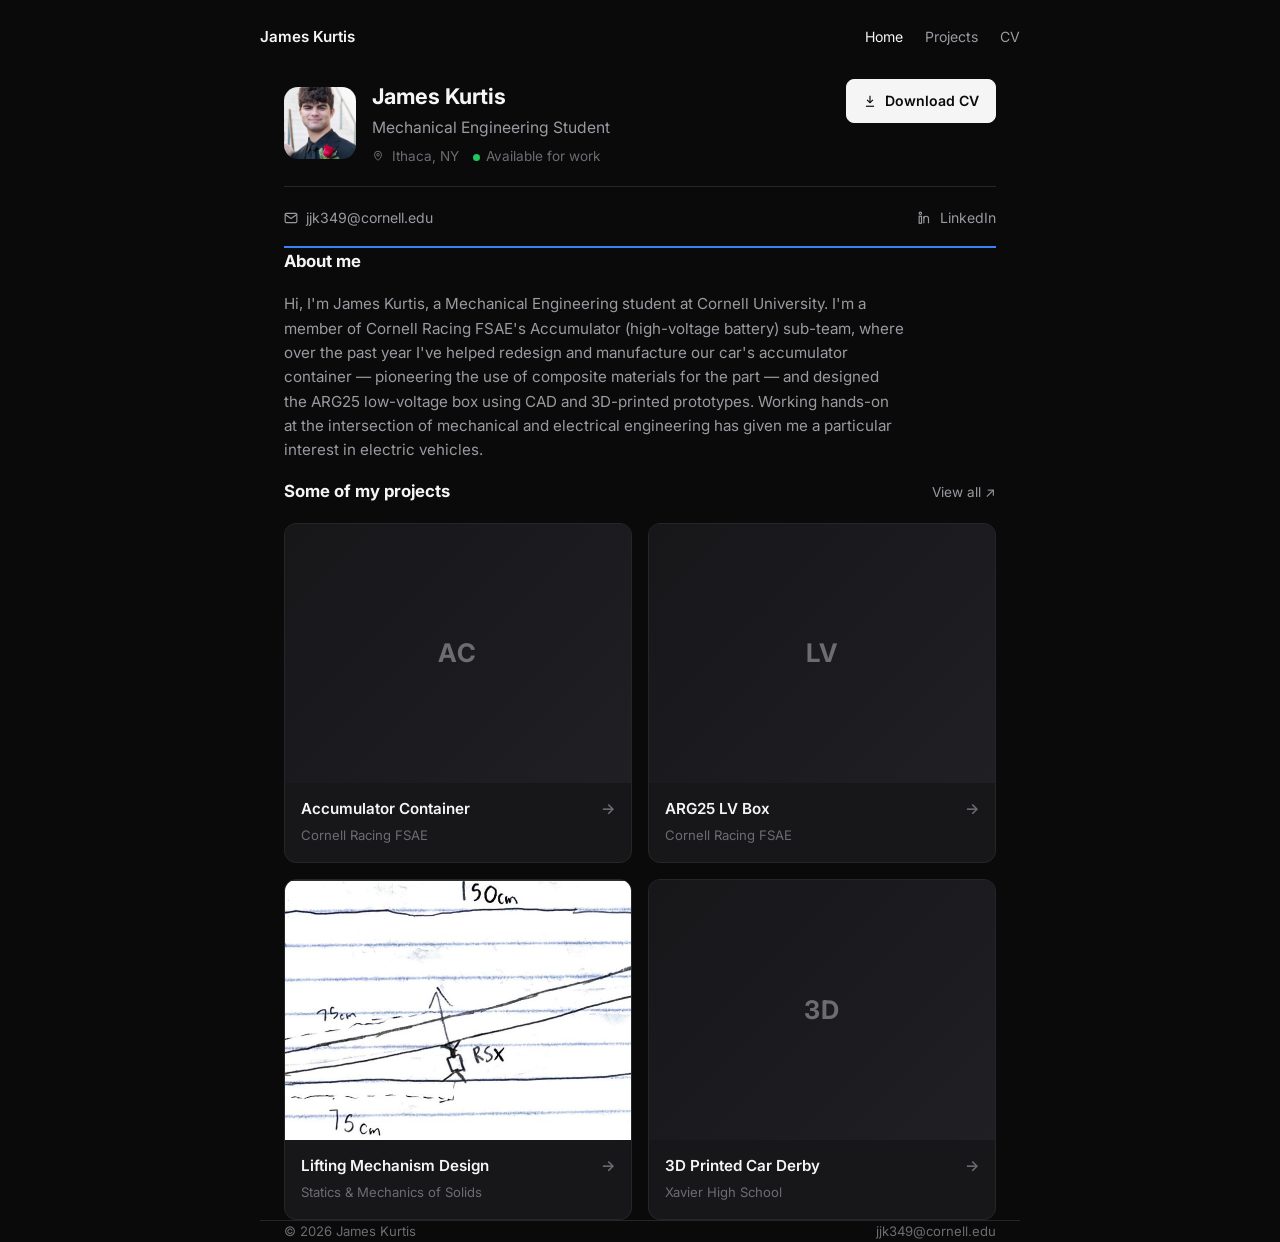
==== index.html @ 6c4cfc71 "Scaffold portfolio site with real About Me, projects, and CV content Plain HTML/CSS/JS static site s" ====
<!DOCTYPE html>
<html lang="en">
<head>
  <meta charset="UTF-8" />
  <meta name="viewport" content="width=device-width, initial-scale=1.0" />
  <title>James Kurtis — Mechanical Engineer</title>
  <meta name="description" content="James Kurtis is a Mechanical Engineering student at Cornell University building on Cornell Racing FSAE's Accumulator sub-team." />
  <link rel="icon" href="assets/images/favicon.svg" type="image/svg+xml" />
  <link rel="preconnect" href="https://fonts.googleapis.com" />
  <link rel="preconnect" href="https://fonts.gstatic.com" crossorigin />
  <link href="https://fonts.googleapis.com/css2?family=Inter:wght@400;500;600;700&display=swap" rel="stylesheet" />
  <link rel="stylesheet" href="assets/css/style.css" />
</head>
<body>

  <nav class="nav">
    <div class="wrap nav-inner">
      <a class="nav-brand" href="index.html">James Kurtis</a>
      <ul class="nav-links">
        <li><a href="index.html" class="active">Home</a></li>
        <li><a href="projects.html">Projects</a></li>
        <li><a href="cv.html">CV</a></li>
      </ul>
    </div>
  </nav>

  <header class="hero">
    <div class="wrap">
      <div class="hero-row">
        <div class="hero-identity">
          <img class="avatar" src="assets/images/profile.jpg" alt="Portrait of James Kurtis" />
          <div>
            <p class="hero-name">James Kurtis</p>
            <p class="hero-title">Mechanical Engineering Student</p>
            <div class="hero-meta">
              <span>
                <svg width="12" height="12" viewBox="0 0 24 24" fill="none" stroke="currentColor" stroke-width="2" style="vertical-align:-1px;margin-right:4px;"><path d="M12 21s-7-6.1-7-11.5A7 7 0 0 1 19 9.5C19 14.9 12 21 12 21z"/><circle cx="12" cy="9.5" r="2.5"/></svg>
                Ithaca, NY
              </span>
              <span><span class="dot"></span>Available for work</span>
            </div>
          </div>
        </div>
        <div class="hero-actions">
          <a class="btn btn-primary" href="assets/cv/James-Kurtis-CV.pdf" download>
            <svg width="14" height="14" viewBox="0 0 24 24" fill="none" stroke="currentColor" stroke-width="2"><path d="M12 3v12"/><path d="M7 10l5 5 5-5"/><path d="M5 21h14"/></svg>
            Download CV
          </a>
        </div>
      </div>

      <div class="contact-bar">
        <a href="mailto:jjk349@cornell.edu" data-copy-email="jjk349@cornell.edu">
          <svg width="14" height="14" viewBox="0 0 24 24" fill="none" stroke="currentColor" stroke-width="2"><rect x="2" y="4" width="20" height="16" rx="2"/><path d="M22 6l-10 7L2 6"/></svg>
          <span>jjk349@cornell.edu</span>
        </a>
        <a href="https://www.linkedin.com/in/James-Kurtis" target="_blank" rel="noopener">
          <svg width="14" height="14" viewBox="0 0 24 24" fill="none" stroke="currentColor" stroke-width="2"><rect x="2" y="9" width="4" height="12"/><circle cx="4" cy="4" r="2"/><path d="M10 9v12"/><path d="M10 13a4 4 0 0 1 8 0v8"/></svg>
          <span>LinkedIn</span>
        </a>
      </div>
    </div>
  </header>

  <main>
    <section id="about" class="wrap">
      <div class="section-head">
        <h2 class="section-title">About me</h2>
      </div>
      <p class="about-text">
        Hi, I'm James Kurtis, a Mechanical Engineering student at Cornell University. I'm a member of Cornell
        Racing FSAE's Accumulator (high-voltage battery) sub-team, where over the past year I've helped redesign
        and manufacture our car's accumulator container — pioneering the use of composite materials for the part —
        and designed the ARG25 low-voltage box using CAD and 3D-printed prototypes. Working hands-on at the
        intersection of mechanical and electrical engineering has given me a particular interest in electric vehicles.
      </p>
    </section>

    <section id="projects" class="wrap">
      <div class="section-head">
        <h2 class="section-title">Some of my projects</h2>
        <a class="view-all" href="projects.html">View all ↗</a>
      </div>

      <div class="project-grid">

        <a class="project-card" href="projects/accumulator-container.html">
          <div class="project-thumb placeholder">AC</div>
          <div class="project-body">
            <div class="project-title-row">
              <span>Accumulator Container</span>
              <span class="arrow">→</span>
            </div>
            <p class="project-cat">Cornell Racing FSAE</p>
          </div>
        </a>

        <a class="project-card" href="projects/arg25-lv-box.html">
          <div class="project-thumb placeholder">LV</div>
          <div class="project-body">
            <div class="project-title-row">
              <span>ARG25 LV Box</span>
              <span class="arrow">→</span>
            </div>
            <p class="project-cat">Cornell Racing FSAE</p>
          </div>
        </a>

        <a class="project-card" href="projects/mechanism-design.html">
          <img class="project-thumb" src="assets/images/projects/mechanism-design.jpg" alt="Lifting mechanism design" />
          <div class="project-body">
            <div class="project-title-row">
              <span>Lifting Mechanism Design</span>
              <span class="arrow">→</span>
            </div>
            <p class="project-cat">Statics &amp; Mechanics of Solids</p>
          </div>
        </a>

        <a class="project-card" href="projects/car-derby.html">
          <div class="project-thumb placeholder">3D</div>
          <div class="project-body">
            <div class="project-title-row">
              <span>3D Printed Car Derby</span>
              <span class="arrow">→</span>
            </div>
            <p class="project-cat">Xavier High School</p>
          </div>
        </a>

      </div>
    </section>
  </main>

  <footer class="wrap">
    <span>&copy; <span data-year></span> James Kurtis</span>
    <span><a href="mailto:jjk349@cornell.edu">jjk349@cornell.edu</a></span>
  </footer>

  <script src="assets/js/main.js"></script>
</body>
</html>
---- assets/css/style.css ----
/* ===== James Kurtis — Portfolio ===== */

:root {
  --bg: #0a0a0b;
  --bg-elevated: #141416;
  --bg-card: #17171a;
  --border: #262629;
  --text-primary: #f5f5f6;
  --text-secondary: #9a9aa0;
  --text-muted: #6c6c72;
  --accent: #3b82f6;
  --accent-2: #60a5fa;
  --green: #22c55e;
  --radius: 12px;
  --radius-sm: 8px;
  --max-width: 760px;
  --font: "Inter", -apple-system, BlinkMacSystemFont, "Segoe UI", Roboto, Helvetica, Arial, sans-serif;
}

* {
  box-sizing: border-box;
}

html {
  scroll-behavior: smooth;
}

body {
  margin: 0;
  background: var(--bg);
  color: var(--text-primary);
  font-family: var(--font);
  line-height: 1.6;
  -webkit-font-smoothing: antialiased;
}

img {
  max-width: 100%;
  display: block;
}

a {
  color: inherit;
  text-decoration: none;
}

.wrap {
  max-width: var(--max-width);
  margin: 0 auto;
  padding: 0 24px;
}

/* ---------- Top nav ---------- */

.nav {
  border-bottom: 1px solid transparent;
}

.nav-inner {
  display: flex;
  align-items: center;
  justify-content: space-between;
  padding: 24px 0 8px;
}

.nav-brand {
  font-weight: 600;
  font-size: 0.95rem;
  color: var(--text-primary);
}

.nav-links {
  display: flex;
  gap: 22px;
  list-style: none;
  margin: 0;
  padding: 0;
}

.nav-links a {
  font-size: 0.88rem;
  color: var(--text-secondary);
  transition: color 0.15s ease;
}

.nav-links a:hover,
.nav-links a.active {
  color: var(--text-primary);
}

/* ---------- Hero / header card ---------- */

.hero {
  padding-top: 20px;
}

.hero-row {
  display: flex;
  justify-content: space-between;
  align-items: flex-start;
  gap: 24px;
  flex-wrap: wrap;
}

.hero-identity {
  display: flex;
  gap: 16px;
  align-items: center;
}

.avatar {
  width: 72px;
  height: 72px;
  border-radius: 14px;
  object-fit: cover;
  background: var(--bg-elevated);
  flex-shrink: 0;
}

.hero-name {
  font-size: 1.35rem;
  font-weight: 700;
  margin: 0 0 2px;
  color: var(--text-primary);
}

.hero-title {
  font-size: 0.98rem;
  color: var(--text-secondary);
  margin: 0 0 6px;
}

.hero-meta {
  display: flex;
  align-items: center;
  gap: 14px;
  font-size: 0.85rem;
  color: var(--text-muted);
  flex-wrap: wrap;
}

.hero-meta .dot {
  display: inline-block;
  width: 7px;
  height: 7px;
  border-radius: 50%;
  background: var(--green);
  margin-right: 6px;
}

.hero-actions {
  display: flex;
  align-items: center;
}

.btn {
  display: inline-flex;
  align-items: center;
  gap: 8px;
  padding: 10px 16px;
  border-radius: var(--radius-sm);
  font-size: 0.88rem;
  font-weight: 600;
  border: 1px solid var(--border);
  background: var(--bg-elevated);
  color: var(--text-primary);
  cursor: pointer;
  transition: background 0.15s ease, border-color 0.15s ease;
}

.btn:hover {
  background: #1c1c1f;
  border-color: #333338;
}

.btn-primary {
  background: var(--text-primary);
  color: #0a0a0b;
  border-color: var(--text-primary);
}

.btn-primary:hover {
  background: #e2e2e4;
}

/* contact bar */

.contact-bar {
  display: flex;
  justify-content: space-between;
  align-items: center;
  padding: 20px 0 16px;
  margin-top: 18px;
  border-top: 1px solid var(--border);
  border-bottom: 2px solid var(--accent);
  font-size: 0.88rem;
  color: var(--text-secondary);
  flex-wrap: wrap;
  gap: 10px;
}

.contact-bar a {
  display: inline-flex;
  align-items: center;
  gap: 8px;
  transition: color 0.15s ease;
}

.contact-bar a:hover {
  color: var(--text-primary);
}

/* ---------- Sections ---------- */

section {
  padding: 44px 0;
}

.section-head {
  display: flex;
  align-items: baseline;
  justify-content: space-between;
  margin-bottom: 18px;
}

.section-title {
  font-size: 1.05rem;
  font-weight: 700;
  margin: 0;
  color: var(--text-primary);
}

.view-all {
  font-size: 0.85rem;
  color: var(--text-secondary);
  display: inline-flex;
  align-items: center;
  gap: 4px;
}

.view-all:hover {
  color: var(--text-primary);
}

.about-text {
  color: var(--text-secondary);
  font-size: 0.95rem;
  max-width: 62ch;
}

/* ---------- Project grid ---------- */

.project-grid {
  display: grid;
  grid-template-columns: 1fr 1fr;
  gap: 16px;
}

.project-card {
  background: var(--bg-card);
  border: 1px solid var(--border);
  border-radius: var(--radius);
  overflow: hidden;
  transition: border-color 0.15s ease, transform 0.15s ease;
}

.project-card:hover {
  border-color: #35353a;
  transform: translateY(-2px);
}

.project-thumb {
  aspect-ratio: 4 / 3;
  width: 100%;
  object-fit: cover;
  background: var(--bg-elevated);
}

.project-thumb.placeholder {
  display: flex;
  align-items: center;
  justify-content: center;
  font-size: 1.6rem;
  font-weight: 700;
  color: var(--text-muted);
  background: linear-gradient(135deg, #17171a, #1f1f24);
  letter-spacing: 0.04em;
}

.project-body {
  padding: 14px 16px 16px;
}

.project-title-row {
  display: flex;
  align-items: center;
  justify-content: space-between;
  font-weight: 600;
  font-size: 0.95rem;
  color: var(--text-primary);
}

.project-cat {
  margin: 4px 0 0;
  font-size: 0.82rem;
  color: var(--text-muted);
}

.arrow {
  color: var(--text-muted);
}

/* ---------- Footer ---------- */

footer {
  border-top: 1px solid var(--border);
  padding: 28px 0 40px;
  color: var(--text-muted);
  font-size: 0.82rem;
  display: flex;
  justify-content: space-between;
  flex-wrap: wrap;
  gap: 10px;
}

footer a:hover {
  color: var(--text-secondary);
}

/* ---------- Project detail page ---------- */

.back-link {
  display: inline-flex;
  align-items: center;
  gap: 6px;
  color: var(--text-secondary);
  font-size: 0.88rem;
  margin: 28px 0 20px;
}

.back-link:hover {
  color: var(--text-primary);
}

.detail-hero {
  width: 100%;
  border-radius: var(--radius);
  aspect-ratio: 16 / 9;
  object-fit: cover;
  background: var(--bg-elevated);
  margin-bottom: 24px;
}

.detail-hero.placeholder {
  display: flex;
  align-items: center;
  justify-content: center;
  font-size: 2rem;
  font-weight: 700;
  color: var(--text-muted);
  background: linear-gradient(135deg, #17171a, #1f1f24);
}

.detail-title {
  font-size: 1.6rem;
  font-weight: 700;
  margin: 0 0 6px;
}

.detail-subtitle {
  color: var(--text-secondary);
  font-size: 0.95rem;
  margin: 0 0 24px;
}

.detail-body p {
  color: var(--text-secondary);
  font-size: 0.95rem;
}

.detail-body h3 {
  font-size: 0.95rem;
  color: var(--text-primary);
  margin: 28px 0 10px;
}

.detail-body ul {
  color: var(--text-secondary);
  font-size: 0.92rem;
  padding-left: 20px;
}

.chip-row {
  display: flex;
  flex-wrap: wrap;
  gap: 8px;
  margin-top: 10px;
}

.chip {
  font-size: 0.78rem;
  padding: 5px 10px;
  border-radius: 999px;
  border: 1px solid var(--border);
  color: var(--text-secondary);
  background: var(--bg-elevated);
}

/* ---------- CV page ---------- */

.cv-actions {
  display: flex;
  gap: 10px;
  margin: 24px 0 8px;
}

.cv-section {
  margin-top: 34px;
}

.cv-section h2 {
  font-size: 0.78rem;
  text-transform: uppercase;
  letter-spacing: 0.08em;
  color: var(--text-muted);
  margin: 0 0 16px;
  border-bottom: 1px solid var(--border);
  padding-bottom: 10px;
}

.cv-entry {
  margin-bottom: 18px;
}

.cv-entry-row {
  display: flex;
  justify-content: space-between;
  align-items: baseline;
  gap: 12px;
  flex-wrap: wrap;
}

.cv-entry-title {
  font-weight: 600;
  font-size: 0.95rem;
  color: var(--text-primary);
}

.cv-entry-sub {
  font-size: 0.88rem;
  color: var(--text-secondary);
  margin: 2px 0 8px;
  font-style: italic;
}

.cv-entry-date {
  font-size: 0.82rem;
  color: var(--text-muted);
  white-space: nowrap;
}

.cv-entry ul {
  margin: 0;
  padding-left: 18px;
  color: var(--text-secondary);
  font-size: 0.9rem;
}

.cv-tags {
  color: var(--text-secondary);
  font-size: 0.9rem;
}

/* ---------- Responsive ---------- */

@media (max-width: 640px) {
  .project-grid {
    grid-template-columns: 1fr;
  }

  .hero-row {
    flex-direction: column;
  }

  .hero-actions {
    width: 100%;
  }

  .hero-actions .btn {
    width: 100%;
    justify-content: center;
  }

  .contact-bar {
    flex-direction: column;
    align-items: flex-start;
  }
}
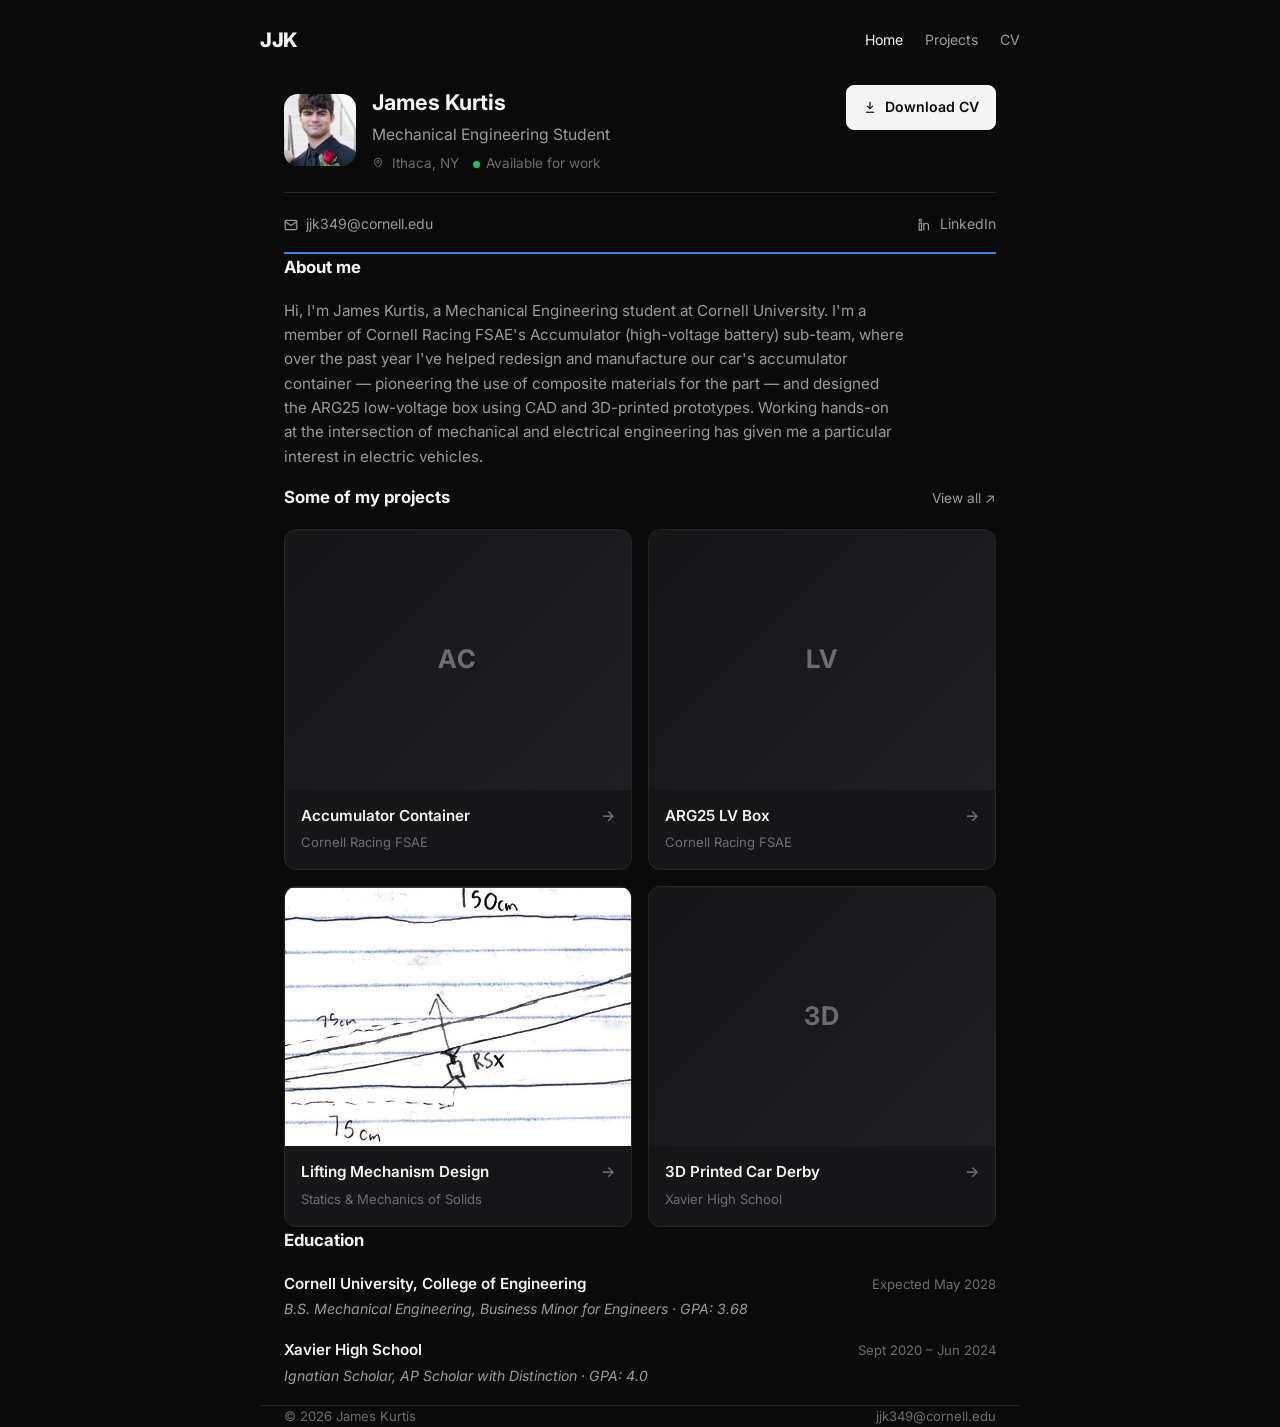
==== commit 6b73701b: "Update CV with latest resume, add homepage Education section, restyle logo to JJK CV page and PDF no" ====
--- a/index.html
+++ b/index.html
@@ -15,7 +15,7 @@
 
   <nav class="nav">
     <div class="wrap nav-inner">
-      <a class="nav-brand" href="index.html">James Kurtis</a>
+      <a class="nav-brand logo" href="index.html">JJK</a>
       <ul class="nav-links">
         <li><a href="index.html" class="active">Home</a></li>
         <li><a href="projects.html">Projects</a></li>
@@ -130,6 +130,28 @@
 
       </div>
     </section>
+
+    <section id="education" class="wrap">
+      <div class="section-head">
+        <h2 class="section-title">Education</h2>
+      </div>
+
+      <div class="cv-entry">
+        <div class="cv-entry-row">
+          <span class="cv-entry-title">Cornell University, College of Engineering</span>
+          <span class="cv-entry-date">Expected May 2028</span>
+        </div>
+        <p class="cv-entry-sub">B.S. Mechanical Engineering, Business Minor for Engineers &middot; GPA: 3.68</p>
+      </div>
+
+      <div class="cv-entry">
+        <div class="cv-entry-row">
+          <span class="cv-entry-title">Xavier High School</span>
+          <span class="cv-entry-date">Sept 2020 – Jun 2024</span>
+        </div>
+        <p class="cv-entry-sub">Ignatian Scholar, AP Scholar with Distinction &middot; GPA: 4.0</p>
+      </div>
+    </section>
   </main>
 
   <footer class="wrap">
--- a/assets/css/style.css
+++ b/assets/css/style.css
@@ -64,9 +64,14 @@
 }
 
 .nav-brand {
-  font-weight: 600;
-  font-size: 0.95rem;
-  color: var(--text-primary);
+  color: var(--text-primary);
+}
+
+.logo {
+  font-weight: 800;
+  font-size: 1.25rem;
+  letter-spacing: -0.02em;
+  text-transform: uppercase;
 }
 
 .nav-links {
